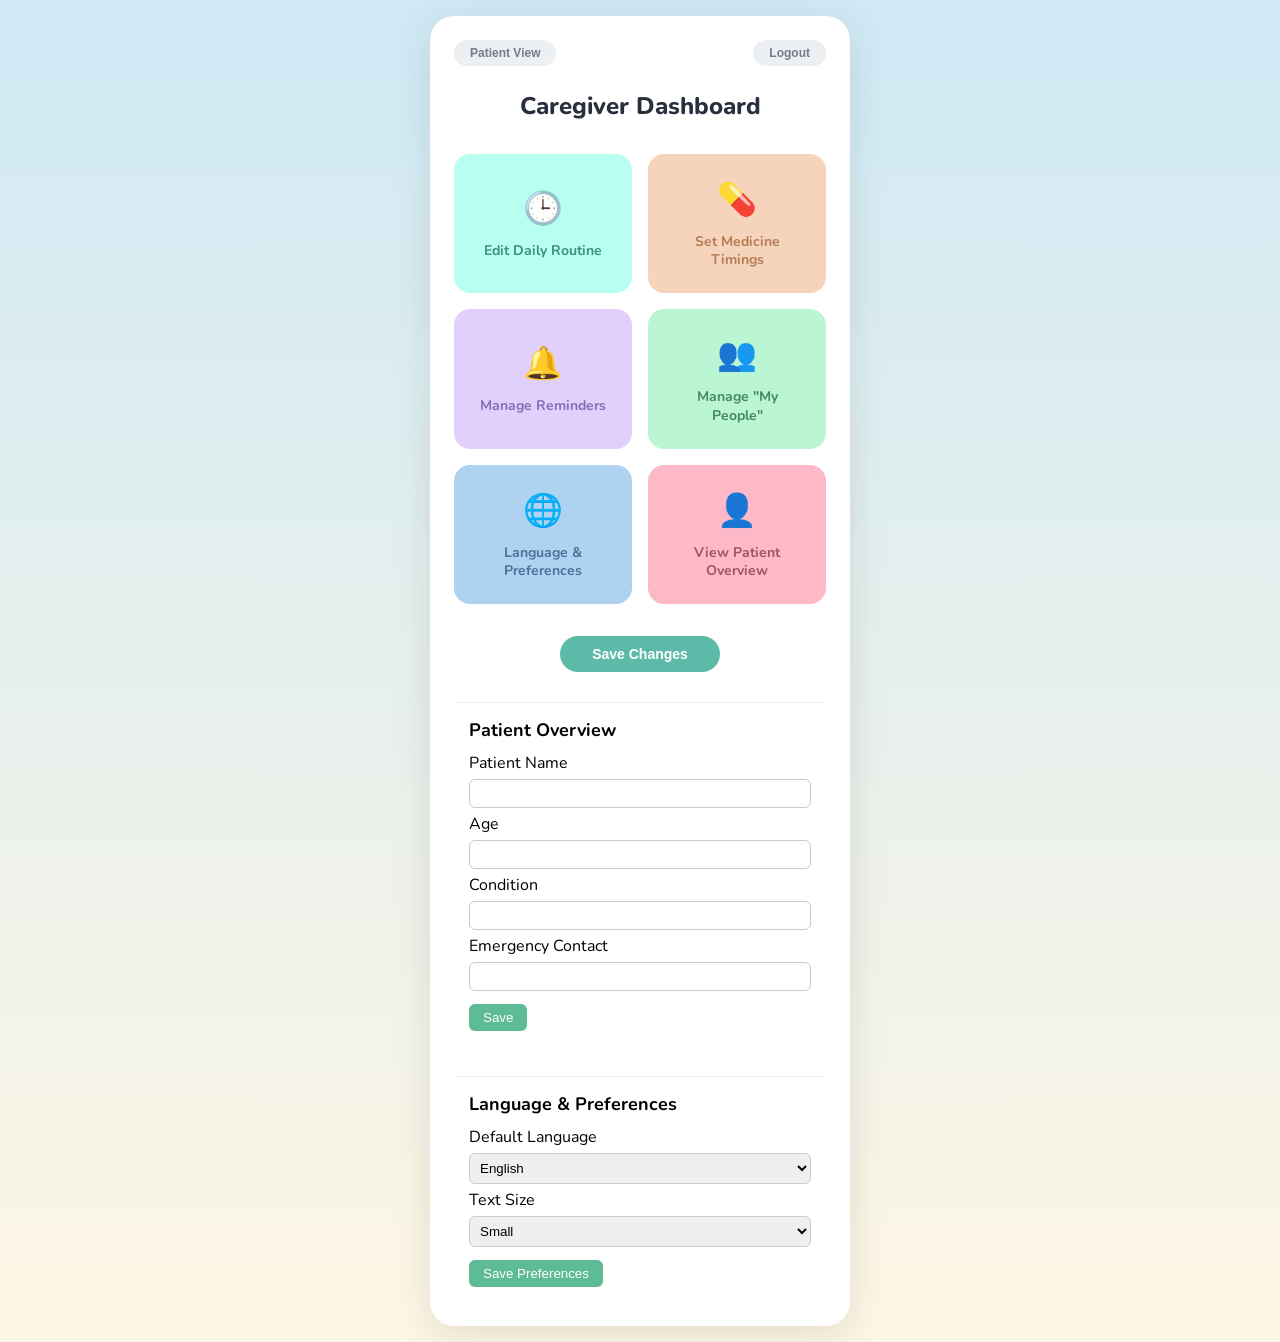
==== caregiver-dashboard.html @ 8a572f49 "Add files via upload" ====
<!DOCTYPE html>
<html lang="en">
<head>
  <meta charset="UTF-8" />
  <meta name="viewport" content="width=device-width, initial-scale=1.0" />
  <title>Caregiver Dashboard</title>
  <link href="https://fonts.googleapis.com/css2?family=Nunito:wght@400;600;700;800&display=swap" rel="stylesheet" />
  <style>
    * { margin: 0; padding: 0; box-sizing: border-box; }
    body { font-family: 'Nunito', sans-serif; background: linear-gradient(180deg, #cfe9f5, #fef6e4); min-height: 100vh; display: flex; align-items: center; justify-content: center; padding: 1rem; }
    .dashboard { background: #fff; border-radius: 1.5rem; padding: 1.5rem; max-width: 420px; width: 100%; box-shadow: 0 10px 40px rgba(0,0,0,0.1); }
    .top-bar { display: flex;justify-content: space-between;margin-bottom: 1.5rem;}
    .logout-btn { background: hsl(210,20%,94%); border: none; border-radius: 9999px; padding: 0.375rem 1rem; font-size: 0.75rem; font-weight: 700; color: hsl(220,10%,50%); cursor: pointer; }
    .logout-btn:hover { background: hsl(200,20%,88%); }
    .settings-btn { background: hsl(210,20%,94%); border: none; border-radius: 9999px; width: 2rem; height: 2rem; font-size: 0.9rem; cursor: pointer; display: flex; align-items: center; justify-content: center; }
    .settings-btn:hover { background: hsl(200,20%,88%); }
    .title { text-align: center; font-size: 1.5rem; font-weight: 800; color: hsl(220,20%,20%); margin-bottom: 2rem; }
    .card-grid { display: grid; grid-template-columns: 1fr 1fr; gap: 1rem; margin-bottom: 2rem; }
    .card { display: flex; flex-direction: column; align-items: center; justify-content: center; gap: 0.75rem; border-radius: 1rem; padding: 1.5rem; min-height: 120px; border: none; cursor: pointer; transition: transform 0.2s, box-shadow 0.2s; }
    .card:hover { transform: scale(1.05); box-shadow: 0 6px 20px rgba(0,0,0,0.1); }
    .card:active { transform: scale(0.95); }
    .card .icon { font-size: 2rem; }
    .card p { font-size: 0.875rem; font-weight: 700; text-align: center; line-height: 1.3; }
    .mint { background: hsl(169, 100%, 86%); color: hsl(168, 40%, 40%); }
    .peach { background: hsl(25, 76%, 85%); color: hsl(25, 39%, 52%); }
    .lavender { background: hsl(264, 88%, 90%); color: hsl(260, 32%, 57%); }
    .green { background: hsl(145, 77%, 85%); color: hsl(145, 32%, 40%); }
    .blue { background: hsl(207, 67%, 81%); color: hsl(211, 36%, 45%); }
    .peach2 { background: hsl(347, 97%, 86%); color: hsl(353, 30%, 48%); }
    .actions { display: flex; flex-direction: column; align-items: center; gap: 0.75rem; }
    .save-btn { background: hsl(168,40%,55%); color: #fff; border: none; border-radius: 9999px; padding: 0.625rem 2rem; font-size: 0.875rem; font-weight: 700; cursor: pointer; transition: opacity 0.2s; }
    .save-btn:hover { opacity: 0.9; }
    .save-btn:active { transform: scale(0.95); }
    .bottom-logout { font-size: 0.75rem; font-weight: 700; color: hsl(168,40%,55%); opacity: 0.7; cursor: pointer; display: flex; align-items: center; gap: 0.375rem; }
    .bottom-logout:hover { opacity: 1; }

    /* ===== NEW SECTIONS ADDED (NO CHANGE TO YOUR CODE ABOVE) ===== */

    .extra-section{
      margin-top:30px;
      padding:15px;
      border-top:1px solid #eee;
    }

    .extra-section h2{
      font-size:18px;
      margin-bottom:10px;
    }

    .extra-section input,
    .extra-section select{
      width:100%;
      padding:6px;
      margin:5px 0;
      border-radius:6px;
      border:1px solid #ccc;
    }

    .extra-section button{
      margin-top:8px;
      padding:6px 14px;
      border:none;
      border-radius:6px;
      background:#5dbb95;
      color:white;
      cursor:pointer;
    }

  </style>
</head>

<body>
  <div class="dashboard">
    <div class="top-bar">
      <button class="logout-btn" onclick="goToPatient()">Patient View</button>
      <button class="logout-btn" onclick="logout()">Logout</button>
    </div>

    <h1 class="title">Caregiver Dashboard</h1>

    <div class="card-grid">
      <div class="card mint"><div class="icon" onclick="goRoutine()">🕒</div><p>Edit Daily Routine</p></div>
      <div class="card peach"><div class="icon" onclick="goMedicine()">💊</div><p>Set Medicine Timings</p></div>
      <div class="card lavender"><div class="icon" onclick="goManageReminders()">🔔</div><p>Manage Reminders</p></div>
      <div class="card green" onclick="goCaregiverPeople()">
         <div class="icon">👥</div>
         <p>Manage "My People"</p>
      </div>
      <div class="card blue" onclick="openPreferences()">
  <div class="icon">🌐</div>
  <p>Language & Preferences</p>
</div>

<div class="card peach2" onclick="openPatientOverview()">
  <div class="icon">👤</div>
  <p>View Patient Overview</p>
</div>
    </div>

    <div class="actions">
      <button class="save-btn">Save Changes</button>
    </div>

    <!-- ================= NEW PART ADDED ================= -->

    <div class="extra-section">
      <h2>Patient Overview</h2>

      Patient Name
      <input type="text" id="patientName">

      Age
      <input type="number" id="patientAge">

      Condition
      <input type="text" id="patientCondition">

      Emergency Contact
      <input type="text" id="patientContact">

      <button onclick="savePatient()">Save</button>
    </div>

    <div class="extra-section">
      <h2>Language & Preferences</h2>

      Default Language
      <select id="defaultLanguage">
        <option value="en">English</option>
        <option value="hi">Hindi</option>
        <option value="mr">Marathi</option>
      </select>

      Text Size
      <select id="textSize">
        <option>Small</option>
        <option>Medium</option>
        <option>Large</option>
      </select>

      <button onclick="savePreferences()">Save Preferences</button>
    </div>

  </div>

  <script>
    function goToPatient() {
      localStorage.removeItem("isNewUser");
      window.location.href = "index.html";
    }

    function logout() {
      localStorage.removeItem("sessionActive");
      localStorage.removeItem("currentUser");
      localStorage.removeItem("isNewUser");
      window.location.href = "caregiver-register.html";
    }
  </script>

  <script src="caregiver.js"></script>
</body>
</html>
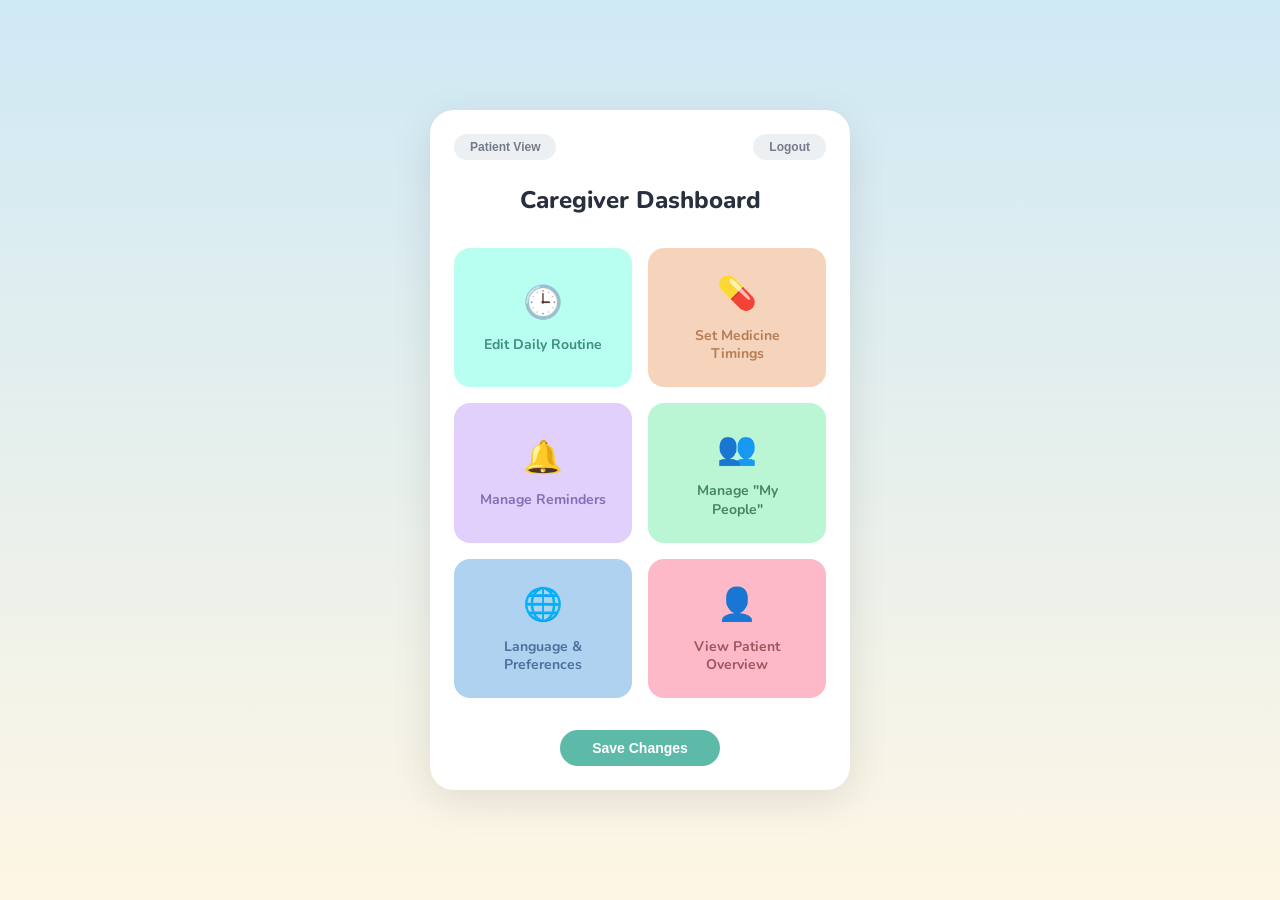
==== commit bb88c4de: "Update caregiver-dashboard.html" ====
--- a/caregiver-dashboard.html
+++ b/caregiver-dashboard.html
@@ -103,44 +103,6 @@
 
     <!-- ================= NEW PART ADDED ================= -->
 
-    <div class="extra-section">
-      <h2>Patient Overview</h2>
-
-      Patient Name
-      <input type="text" id="patientName">
-
-      Age
-      <input type="number" id="patientAge">
-
-      Condition
-      <input type="text" id="patientCondition">
-
-      Emergency Contact
-      <input type="text" id="patientContact">
-
-      <button onclick="savePatient()">Save</button>
-    </div>
-
-    <div class="extra-section">
-      <h2>Language & Preferences</h2>
-
-      Default Language
-      <select id="defaultLanguage">
-        <option value="en">English</option>
-        <option value="hi">Hindi</option>
-        <option value="mr">Marathi</option>
-      </select>
-
-      Text Size
-      <select id="textSize">
-        <option>Small</option>
-        <option>Medium</option>
-        <option>Large</option>
-      </select>
-
-      <button onclick="savePreferences()">Save Preferences</button>
-    </div>
-
   </div>
 
   <script>
@@ -159,4 +121,5 @@
 
   <script src="caregiver.js"></script>
 </body>
-</html>+
+</html>
